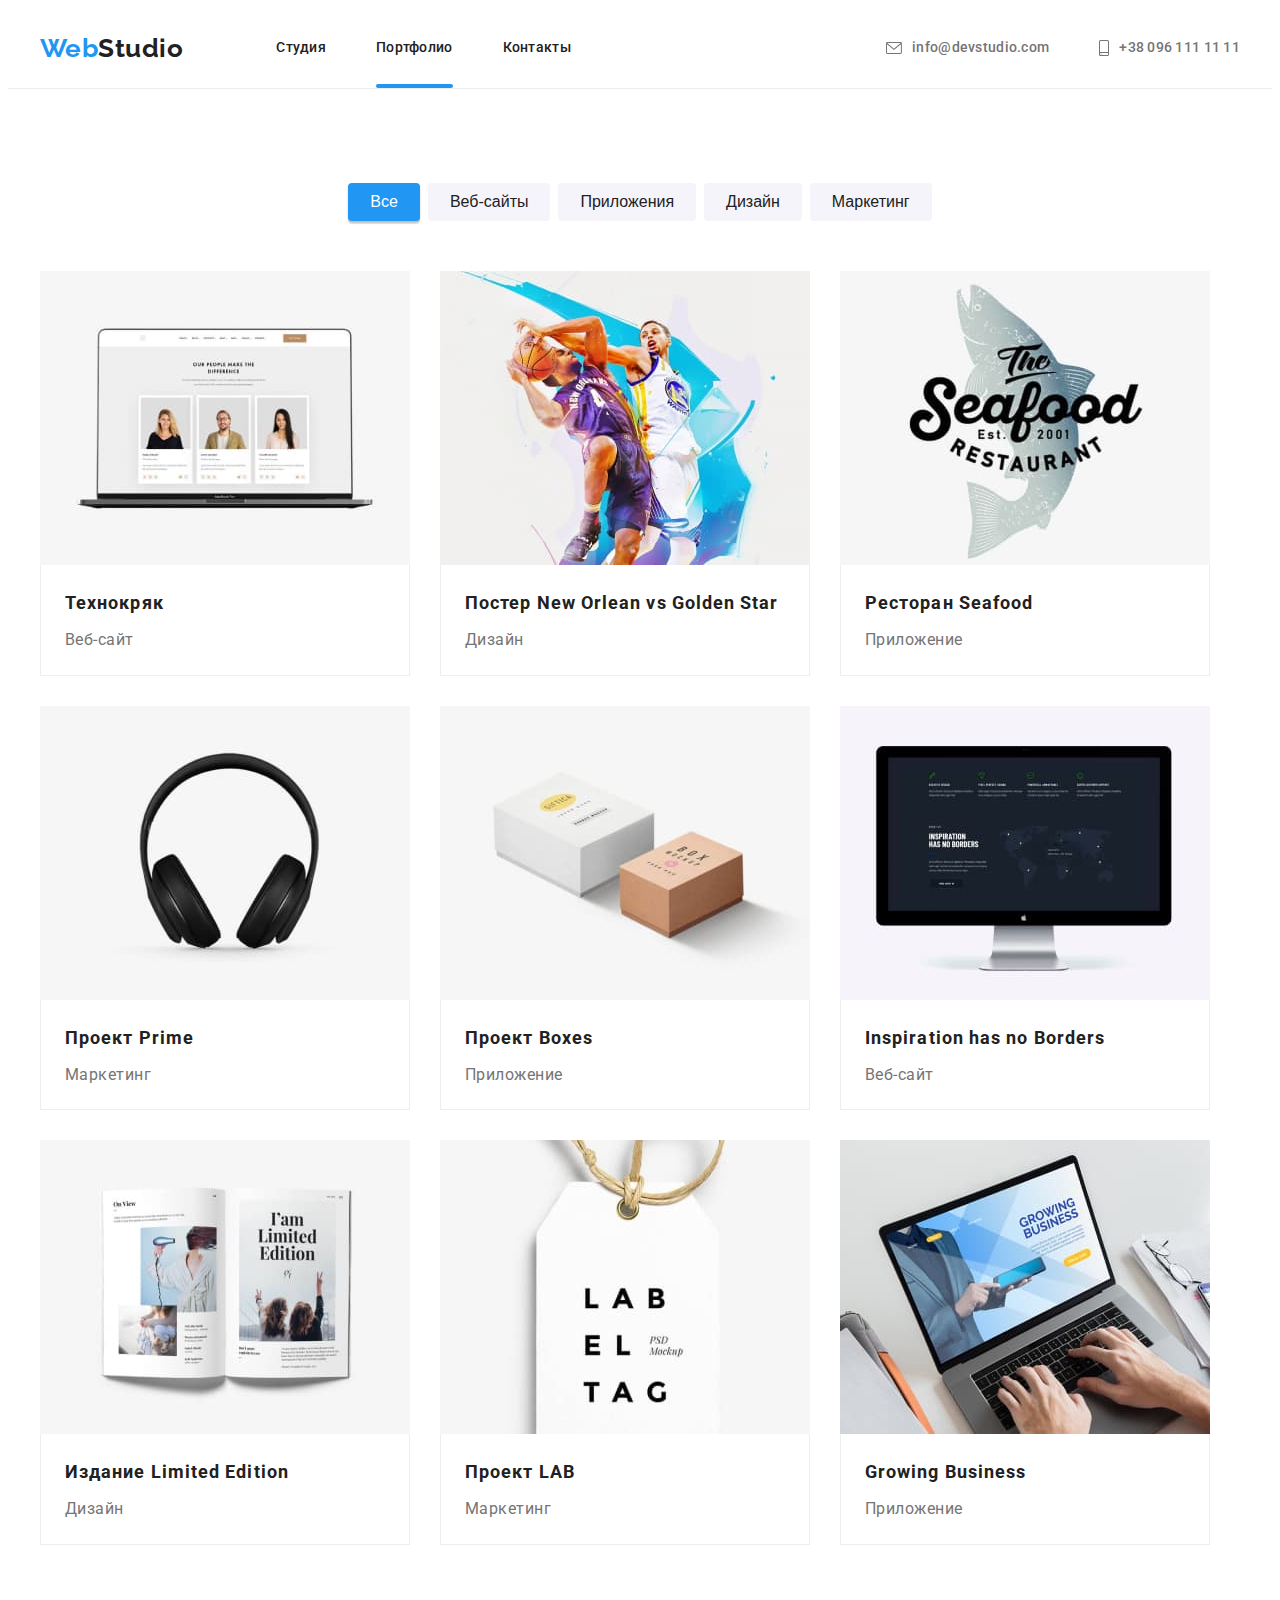
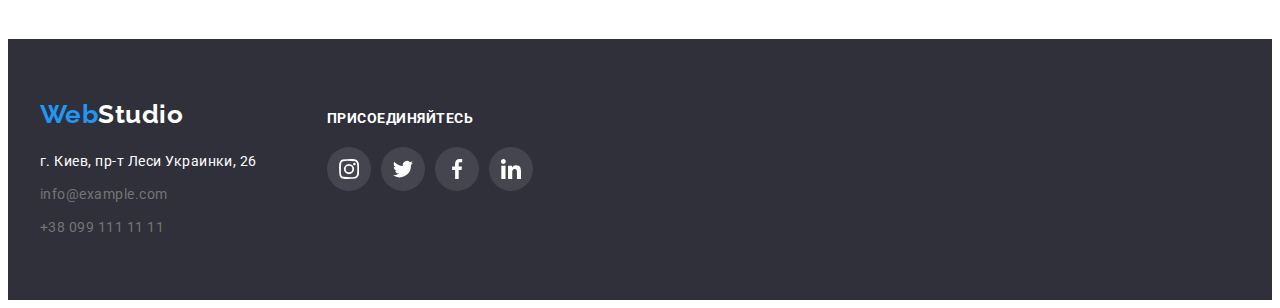
==== portfolio.html @ 198ada3a "Initial commit" ====
<!DOCTYPE html>
<html lang="ru">
  <head>
    <meta charset="UTF-8" />
    <meta http-equiv="X-UA-Compatible" content="IE=edge" />
    <meta name="viewport" content="width=device-width, initial-scale=1.0" />
    <title>WebStudio</title>
    <link rel="preconnect" href="https://fonts.googleapis.com" />
    <link rel="preconnect" href="https://fonts.gstatic.com" crossorigin />
    <link
      href="https://fonts.googleapis.com/css2?family=Raleway:wght@700&family=Roboto:wght@400;500;700;900&display=swap"
      rel="stylesheet"
    />
    <link
      rel="stylesheet"
      href="https://cdnjs.cloudflare.com/ajax/libs/modern-normalize/1.1.0/modern-normalize.min.css"
      integrity="sha512-wpPYUAdjBVSE4KJnH1VR1HeZfpl1ub8YT/NKx4PuQ5NmX2tKuGu6U/JRp5y+Y8XG2tV+wKQpNHVUX03MfMFn9Q=="
      crossorigin="anonymous"
      referrerpolicy="no-referrer"
    />
    <link rel="stylesheet" href="./css/style.css" />
  </head>
  <body>
    <!-- Шапка сайта-->
    <header class="header">
      <div class="container container-header">
        <nav class="nav">
          <a href="./portfolio.html" class="logo">
            <span class="web">Web</span>Studio</a
          >
          <ul class="site-nav">
            <li class="item"><a href="./index.html" class="link">Студия</a></li>
            <li class="item">
              <a href="./portfolio.html" class="link current">Портфолио</a>
            </li>
            <li class="item"><a href="#" class="link">Контакты</a></li>
          </ul>
        </nav>
        <ul class="auth-nav">
          <li class="item">
            <a href="mailto:info@devstudio.com" class="link">
              <svg
                class="icon-auth-nav"
                width="16px"
                height="12px"
                aria-hidden="true"
              >
                <use href="./images/symbol-defs.svg#icon-mail"></use>
              </svg>
              info@devstudio.com
            </a>
          </li>
          <li class="item">
            <a href="tel:+380961111111" class="link">
              <svg
                class="icon-auth-nav"
                width="10px"
                height="16px"
                aria-hidden="true"
              >
                <use href="./images/symbol-defs.svg#icon-phone"></use>
              </svg>
              +38 096 111 11 11
            </a>
          </li>
        </ul>
      </div>
    </header>

    <!-- Уникальный контент сайта -->
    <main>
      <!-- Портфолио сайта -->
      <section class="portfolio section">
        <div class="container">
          <h1 class="visually-hidden">Портфолио</h1>
          <ul class="menu">
            <li class="item">
              <button type="button" class="button current">Все</button>
            </li>
            <li class="item">
              <button type="button" class="button">Веб-сайты</button>
            </li>
            <li class="item">
              <button type="button" class="button">Приложения</button>
            </li>
            <li class="item">
              <button type="button" class="button">Дизайн</button>
            </li>
            <li class="item">
              <button type="button" class="button">Маркетинг</button>
            </li>
          </ul>
          <ul class="list">
            <li class="item">
              <div class="thumb">
                <img
                  src="./images/portfolio/technokryak.jpg"
                  alt="Веб-сайт"
                  width="370"
                />
                <div class="description">
                  <p class="description-text">
                    Ресурс предлагает комплексные предложения с разным уровнем
                    функционала и сервисов. Все это позволит посетителю получить
                    исчерпывающие сведения о компании или частном лице.
                  </p>
                </div>
              </div>
              <div class="box">
                <h2 class="title">Технокряк</h2>
                <p class="text">Веб-сайт</p>
              </div>
            </li>
            <li class="item">
              <div class="thumb">
                <img
                  src="./images/portfolio/neworlean.jpg"
                  alt="Постер"
                  width="370"
                />
                <div class="description">
                  <p class="description-text">
                    Ресурс предлагает комплексные предложения с разным уровнем
                    функционала и сервисов. Все это позволит посетителю получить
                    исчерпывающие сведения о компании или частном лице.
                  </p>
                </div>
              </div>
              <div class="box">
                <h2 class="title">Постер New Orlean vs Golden Star</h2>
                <p class="text">Дизайн</p>
              </div>
            </li>
            <li class="item">
              <div class="thumb">
                <img
                  src="./images/portfolio/seafood.jpg"
                  alt="Логотип ресторана"
                  width="370"
                />
                <div class="description">
                  <p class="description-text">
                    Ресурс предлагает комплексные предложения с разным уровнем
                    функционала и сервисов. Все это позволит посетителю получить
                    исчерпывающие сведения о компании или частном лице.
                  </p>
                </div>
              </div>
              <div class="box">
                <h2 class="title">Ресторан Seafood</h2>
                <p class="text">Приложение</p>
              </div>
            </li>
            <li class="item">
              <div class="thumb">
                <img
                  src="./images/portfolio/prime.jpg"
                  alt="Наушники"
                  width="370"
                />
                <div class="description">
                  <p class="description-text">
                    Ресурс предлагает комплексные предложения с разным уровнем
                    функционала и сервисов. Все это позволит посетителю получить
                    исчерпывающие сведения о компании или частном лице.
                  </p>
                </div>
              </div>
              <div class="box">
                <h2 class="title">Проект Prime</h2>
                <p class="text">Маркетинг</p>
              </div>
            </li>
            <li class="item">
              <div class="thumb">
                <img
                  src="./images/portfolio/boxes.jpg"
                  alt="Коробки"
                  width="370"
                />
                <div class="description">
                  <p class="description-text">
                    Ресурс предлагает комплексные предложения с разным уровнем
                    функционала и сервисов. Все это позволит посетителю получить
                    исчерпывающие сведения о компании или частном лице.
                  </p>
                </div>
              </div>
              <div class="box">
                <h2 class="title">Проект Boxes</h2>
                <p class="text">Приложение</p>
              </div>
            </li>
            <li class="item">
              <div class="thumb">
                <img
                  src="./images/portfolio/inspiration.jpg"
                  alt="Монитор"
                  width="370"
                />
                <div class="description">
                  <p class="description-text">
                    Ресурс предлагает комплексные предложения с разным уровнем
                    функционала и сервисов. Все это позволит посетителю получить
                    исчерпывающие сведения о компании или частном лице.
                  </p>
                </div>
              </div>
              <div class="box">
                <h2 class="title">Inspiration has no Borders</h2>
                <p class="text">Веб-сайт</p>
              </div>
            </li>
            <li class="item">
              <div class="thumb">
                <img
                  src="./images/portfolio/limited-edition.jpg"
                  alt="Журнал"
                  width="370"
                />
                <div class="description">
                  <p class="description-text">
                    Ресурс предлагает комплексные предложения с разным уровнем
                    функционала и сервисов. Все это позволит посетителю получить
                    исчерпывающие сведения о компании или частном лице.
                  </p>
                </div>
              </div>
              <div class="box">
                <h2 class="title">Издание Limited Edition</h2>
                <p class="text">Дизайн</p>
              </div>
            </li>
            <li class="item">
              <div class="thumb">
                <img src="./images/portfolio/lab.jpg" alt="Бирка" width="370" />
                <div class="description">
                  <p class="description-text">
                    Ресурс предлагает комплексные предложения с разным уровнем
                    функционала и сервисов. Все это позволит посетителю получить
                    исчерпывающие сведения о компании или частном лице.
                  </p>
                </div>
              </div>
              <div class="box">
                <h2 class="title">Проект LAB</h2>
                <p class="text">Маркетинг</p>
              </div>
            </li>
            <li class="item">
              <div class="thumb">
                <img
                  src="./images/portfolio/groving.jpg"
                  alt="Ноутбук"
                  width="370"
                />
                <div class="description">
                  <p class="description-text">
                    Ресурс предлагает комплексные предложения с разным уровнем
                    функционала и сервисов. Все это позволит посетителю получить
                    исчерпывающие сведения о компании или частном лице.
                  </p>
                </div>
              </div>
              <div class="box">
                <h2 class="title">Growing Business</h2>
                <p class="text">Приложение</p>
              </div>
            </li>
          </ul>
        </div>
      </section>
    </main>

    <!-- Подвал сайта -->

    <footer class="footer">
      <div class="container">
        <div>
          <a href="./portfolio.html" class="logo">
            <span class="web">Web</span>Studio</a
          >
          <address class="address">
            <p class="text">г. Киев, пр-т Леси Украинки, 26</p>
            <ul>
              <li class="item">
                <a href="mailto:info@example.com" class="link"
                  >info@example.com</a
                >
              </li>
              <li>
                <a href="tel:+380991111111" class="link">+38 099 111 11 11</a>
              </li>
            </ul>
          </address>
        </div>
        <div class="cta">
          <p class="cta-text">Присоединяйтесь</p>
          <ul class="cta-list">
            <li class="cta-item">
              <a class="cta-link" href="#">
                <svg class="cta-icon" aria-label="Перейти на сайт Инстаграм">
                  <use href="./images/symbol-defs.svg#icon-instagram"></use>
                </svg>
              </a>
            </li>
            <li class="cta-item">
              <a class="cta-link" href="#">
                <svg class="cta-icon" aria-label="Перейти на сайт Твиттер">
                  <use href="./images/symbol-defs.svg#icon-twitter"></use>
                </svg>
              </a>
            </li>
            <li class="cta-item">
              <a class="cta-link" href="#">
                <svg class="cta-icon" aria-label="Перейти на сайт Фейсбук">
                  <use href="./images/symbol-defs.svg#icon-facebook"></use>
                </svg>
              </a>
            </li>
            <li class="cta-item">
              <a class="cta-link" href="#">
                <svg class="cta-icon" aria-label="Перейти на сайт Линкедин">
                  <use href="./images/symbol-defs.svg#icon-linkedin"></use>
                </svg>
              </a>
            </li>
          </ul>
        </div>
      </div>
    </footer>
  </body>
</html>
---- css/style.css ----
/* Цвет шапки и футера #2F303A */

/* Основной цвет секции #FFFFFF */

/* Дополнительный цвет секции #F5F4FA */

/* Основной цвет текста #757575 */

/* Дополнительный цвет текста #212121 */

/* Визуальный цвет текста #2196F3 */

:root {
    --primary-text-color:#757575;
    --title-text-color: #212121;
    --primary-section-color: #fff;
    --visual-text-color: #2196f3;
    --header-footer-color: #2f303a; 
    --additional-section-color: #f5f4fa;
    --icon-client-color: #afb1B8;
    --timing-function: cubic-bezier(0.4, 0, 0.2, 1);
}

body {
    background-color: var(--primary-section-color);
    color: var(--primary-text-color);
    font-family: Roboto, sans-serif;
    letter-spacing: 0.03em;
}

ul {
    list-style: none;
    padding: 0px;
    margin: 0px;
}

a {
    text-decoration: none;
}

button {
    cursor: pointer;
}

img {
    display: block;
}

h1, h2, h3, h4, p {
    margin: 0;
}

.visually-hidden {
    position: absolute;
    width: 1px;
    height: 1px;
    margin: -1px;
    border: 0;
    padding: 0;
    white-space: nowrap;
    clip-path: inset(100%);
    clip: rect(0 0 0 0);
    overflow: hidden;
}

:focus { outline: none; }

/* Шапка сайта */

.container {
    width: 1200px;
    margin: 0 auto;
    padding: 0px 15px;
    /* outline: 2px solid tomato;  */
}

.section {
    padding-top: 94px;
    padding-bottom: 94px;
}

.specifics.section {
    padding-top: 0px;
}

.header {
    border-bottom: 1px solid #ececec;
}

/* Лого */
.logo {
    font-family: Raleway, sans-serif;
    font-weight: 700;
    font-size: 26px;
    line-height: 1.19;
}

.nav .logo {
    color: var(--title-text-color)    
}

.web {
    color: var(--visual-text-color);
}

.footer .logo {
    display: inline-block;
    margin: 0px 0px 20px 0px;

    color: var(--primary-section-color);
}

/* Навигация */

.site-nav {
    display: flex;
    margin-left: 93px;
}

.auth-nav {
    display: flex;
    margin-left: auto;
}

.auth-nav .item + .item {
    margin-left: 50px;
}

.nav {
    display: flex;
    align-items: center;
}

.container-header {
    display: flex;
    align-items: center;
}

.site-nav .item + .item {
    margin-left: 50px;
}

.site-nav .link {
    position: relative;
    display: block;
    padding-top: 32px;
    padding-bottom: 32px;

    color: var(--title-text-color);
    font-weight: 500;
    font-size: 14px;
    line-height: 1.14;
    letter-spacing: 0.02em;

    transition: color 250ms var(--timing-function);
}

.site-nav .link:hover,
.site-nav .link:focus,
.footer .link:hover,
.footer .link:focus,
.auth-nav .link:hover,
.auth-nav .link:focus {
    color: var(--visual-text-color);
}

.site-nav .link::after {
    position: absolute;
    content: "";
    display: block;
    bottom: 0;
    left: 0;
    width: 100%;
    height: 4px;
    background-color: var(--visual-text-color);
    border-radius: 2px;
    transform: scaleX(0);
    transform-origin: left;
    transition: transform 250ms var(--timing-function);
}

.site-nav .current::after {
    transform: scaleX(1);
}

.site-nav .link:hover:after,
.site-nav .link:focus:after {
    transform: scaleX(1);
}

.auth-nav .link {
    display: flex;
    align-items: center;
    padding-top: 32px;
    padding-bottom: 32px;

    color: var(--primary-text-color);
    font-weight: 500;
    font-size: 14px;
    line-height: 1.14;
    letter-spacing: 0.02em;

    transition: color 250ms var(--timing-function);
}

.icon-auth-nav {
    margin-right: 10px;
    fill: currentColor;
}

/* Основной контент страницы Студии */

/* Герой сайта */

.hero {
    text-align: center;
    padding: 200px 0px;
    height: 600px;
    max-width: 1600px;
    margin-left: auto;
    margin-right: auto;
    border: 1px solid #000000;
    box-shadow: 0px 4px 4px rgba(0, 0, 0, 0.25);

    background-color: var(--header-footer-color);
    background-image: 
    linear-gradient(to right, rgba(47, 48, 58, 0.4), rgba(47, 48, 58, 0.4)),  
    url(../images/studio/hero.jpg);
    background-repeat: no-repeat;
    background-size: cover;
    background-position: center;
}

.hero .title {
    margin-left: auto;
    margin-right: auto;
    margin-bottom: 30px;
    width: 696px;

    color: var(--primary-section-color);
    font-weight: 900;
    font-size: 44px;
    line-height: 1.36;
    letter-spacing: 0.06em;
    text-transform: uppercase;
}

.hero .button { 
    border-radius: 4px;
    padding: 10px 32px;
    border: 0;

    color: var(--primary-section-color);
    background-color: var(--visual-text-color);

    font-weight: 700;
    font-size: 16px;
    line-height: 1.87;
    letter-spacing: 0.06em;

    transition: background-color 250ms var(--timing-function);
}

.hero .button:hover,
.hero .button:focus {
    background-color: #188ce8;
}

/* Особенности */

.feauturies .list {
    display: flex;
}

.feauturies .item + .item {
    margin-left: 30px;
}

.feauturies .title {
    margin-bottom: 10px;

    color: var(--title-text-color);
    font-weight: 700;
    font-size: 14px;
    line-height: 1.14;
    text-transform: uppercase;
}

.feauturies .text {
    font-size: 14px;
    line-height: 1.7;
}

.feauturies .icon{
    display: flex;
    align-items: center;
    justify-content: center;
    width: 270px;
    height: 120px;
    background-color: var(--additional-section-color);
    margin-bottom: 30px;
    border-radius: 4px;
}

.anim {
    animation-name: heartBeat;
    animation-duration: 1500ms;
    animation-iteration-count: infinite;
}

@keyframes heartBeat{
    0% {
        transform: scale(1);
    }
    15% {
        transform: scale(1.2);
    }
    30% {
        transform: scale(1);
    }
    45% {
        transform: scale(1.2);
    }
    60% {
        transform: scale(1);
    }
    80% {
        transform: scale(1);
    }
    100% {
        transform: scale(1);
    }
}


/* Чем мы занимаемся*/

.specifics .list {
    display: flex;
    justify-content: space-between;
}

.specifics .title {
    margin-bottom: 50px;

    color: var(--title-text-color);
    font-weight: 700;
    font-size: 36px;
    line-height: 1.16;
    text-align: center;
}

.specifics-cards {
    position: relative;
    transform: scale(1);
}

.specifics-cards:hover {
    transform: scale(1.2);
}

.depiction {
    position: absolute;
    bottom: 0;
    left: 0;
    
    width: 100%;
    padding: 27px 0px;

    background-color: rgba(47, 48, 58, 0.8);
}

.depiction .text {
    font-weight: 700;
    font-size: 14px;
    line-height: 1.14;
    text-align: center;
    text-transform: uppercase;
    color: var(--primary-section-color);
}

/* Наша команда */

.team .title {
    margin-bottom: 50px;

    color: var(--title-text-color);
    font-weight: 700;
    font-size: 36px;
    line-height: 1.16;
    text-align: center;
}

.team .name {
    margin-bottom: 10px;

    color: var(--title-text-color);
    font-weight: 500;
    font-size: 16px;
    line-height: 1.18;
    text-align: center;
}

.team .job {
    margin-bottom: 16px;

    font-size: 16px;
    line-height: 1.18;
    text-align: center;
}

.team-wrapper {
    padding: 30px 0px;
}

.team .list {
    display: flex;
    justify-content: space-between;
}

.team {
    background-color: var(--additional-section-color);
}

.team .avatar {
    background-color: var(--primary-section-color);
    border-radius: 0px 0px 4px 4px;
    box-shadow: 0px 1px 3px rgba(0, 0, 0, 0.12), 0px 1px 1px rgba(0, 0, 0, 0.14), 0px 2px 1px rgba(0, 0, 0, 0.2);
}

.social-list {
    display: flex;
    gap: 10px;
    justify-content: center;
}

.social-link {
    display: flex;
    align-items: center;
    justify-content: center;
    width: 44px;
    height: 44px;
    border-radius: 50%;
    color: var(--icon-client-color);

    transition: color 250ms var(--timing-function), background-color 250ms var(--timing-function);
}

.social-icon {
    width: 20px;
    height: 20px;
    fill: currentColor;
}

.social-link:hover,
.social-link:focus {
    color: var(--primary-section-color);
    background-color: var(--visual-text-color);
}

/* Постоянные клиенты */

.clients .title {
    margin-bottom: 50px;

    color: var(--title-text-color);
    font-weight: 700;
    font-size: 36px;
    line-height: 1.16;
    text-align: center;
}

.clients .list {
    display: flex;
    gap: 30px;
}

.clients .link {
    display: flex;
    align-items: center;
    justify-content: center;
    width: 170px;
    height: 92px;
    border: 1px solid var(--icon-client-color);
    border-radius: 4px;
    
    color: var(--icon-client-color);

    transition: color 250ms var(--timing-function), border 250ms var(--timing-function);
}

.icon-client {
    width: 106px;
    height: 60px;

    fill: currentColor;
}

.clients .link:hover,
.clients .link:focus {
    border: 1px solid var(--visual-text-color);
    color: var(--visual-text-color);
}

/* Основной контент страницы Портфолио */

.portfolio .button:focus,
.portfolio .button:hover {
    color: var(--primary-section-color);
    background-color: var(--visual-text-color);
    box-shadow: 0px 3px 1px rgba(0, 0, 0, 0.1), 0px 1px 2px rgba(0, 0, 0, 0.08), 0px 2px 2px rgba(0, 0, 0, 0.12);
}

.menu {
    display: flex;
    justify-content: center;
    margin-bottom: 50px;
    gap: 8px;
}

.portfolio .list {
    display: flex;
    flex-wrap: wrap;
    gap: 30px;
}

.portfolio .button {
    display: inline-block;
    border-radius: 4px;
    padding: 6px 22px;
    border: 0;

    color: var(--title-text-color);
    background-color: var(--additional-section-color);
    font-weight: 500;
    font-size: 16px;
    line-height: 1.6;
    text-align: center;

    transition: color 250ms var(--timing-function), background-color 250ms var(--timing-function);
}

.button.current {
    color: var(--primary-section-color);
    background-color: var(--visual-text-color);
    box-shadow: 0px 3px 1px rgba(0, 0, 0, 0.1), 0px 1px 2px rgba(0, 0, 0, 0.08), 0px 2px 2px rgba(0, 0, 0, 0.12);
}

.portfolio .title {
    margin-bottom: 4px;

    color: var(--title-text-color);
    font-weight: 700;
    font-size: 18px;
    line-height: 2;
    letter-spacing: 0.06em;
}

.portfolio .text {
    font-size: 16px;
    line-height: 1.87;
}

.box {
    padding: 20px 24px;
    border-bottom: 1px solid #eeeeee;
    border-right: 1px solid #eeeeee;
    border-left: 1px solid #eeeeee;
}

.portfolio .item:hover {
    box-shadow: 0px 1px 1px rgba(0, 0, 0, 0.12), 0px 4px 4px rgba(0, 0, 0, 0.06), 1px 4px 6px rgba(0, 0, 0, 0.16);
}

.portfolio .item:hover .description {
    transform: translateY(0%);
}

.thumb {
    position: relative;
    overflow: hidden;
}

.description {
    position: absolute;
    top: 0;
    width: 100%;
    height: 100%;
    padding: 63px 24px;

    background-color: rgba(33, 150, 243, 0.9);

    transform: translateY(100%);
    transition: transform 250ms var(--timing-function);
}

.description-text {
    font-size: 18px;
    line-height: 1.55;
    color: var(--primary-section-color);
}

/* Подвал сайта */

.footer {
    background-color: var(--header-footer-color);
    padding: 60px 0px;
}

.footer .address {
    font-style: normal;
}

.footer .text {
    margin-bottom: 9px;

    color: var(--primary-section-color);
    font-size: 14px;
    line-height: 1.7;
}

.footer .link {
    color: var(--primary-text-color);
    font-weight: 400;
    font-size: 14px;
    line-height: 1.7;

    transition: color 250ms var(--timing-function);
}

.footer .item {
    margin-bottom: 9px;
}

.footer .container {
    display: flex;
    align-items: baseline;
}

.cta {
    margin-left: 70px;
}

.cta-text {
    margin-bottom: 20px ;

    color: var(--primary-section-color);
    font-weight: 700;
    font-size: 14px;
    line-height: 1.14;
    text-transform: uppercase;
}

.cta-list {
    display: flex;
    gap: 10px;
    justify-content: center;
}

.cta-link {
    display: flex;
    align-items: center;
    justify-content: center;
    width: 44px;
    height: 44px;
    border-radius: 50%;
    color: var(--primary-section-color);
    background: rgba(255, 255, 255, 0.1);

    transition: background-color 250ms var(--timing-function);
}

.cta-icon {
    width: 20px;
    height: 20px;
    fill: currentColor;
}

.cta-link:hover,
.cta-link:focus {
    background-color: var(--visual-text-color);
}

.backdrop {
    position: fixed;
    top: 0;
    left: 0;
    width: 100%;
    height: 100%;
    background-color: rgba(0, 0, 0, 0.2);

    transition: opacity 250ms var(--timing-function), visibility 250ms var(--timing-function);
}

.backdrop.is-hidden .modal {
    transform: translate(-50%, -50%) scale(1.1);
}

.modal {
    position: absolute;
    top: 50%;
    left: 50%;
    width: 528px;
    min-height: 581px;

    background-color: var(--primary-section-color);
    box-shadow: 0px 1px 3px rgba(0, 0, 0, 0.12), 0px 1px 1px rgba(0, 0, 0, 0.14), 0px 2px 1px rgba(0, 0, 0, 0.2);
    border-radius: 4px;

    transform: translate(-50%, -50%) scale(1);
    transition: transform 250ms var(--timing-function);
}

.modal .close-button {
    position: absolute;
    top: 8px;
    right: 8px;
    width: 30px;
    height: 30px;

    background-color: var(--primary-section-color);
    border: 1px solid rgba(0, 0, 0, 0.1);
    border-radius: 50%;
}

.icon-close-modal {
    width: 11px;
    height: 11px;
    color: #000000;
}

.is-hidden {
    opacity: 0;
    visibility: hidden;
    pointer-events: none;
}
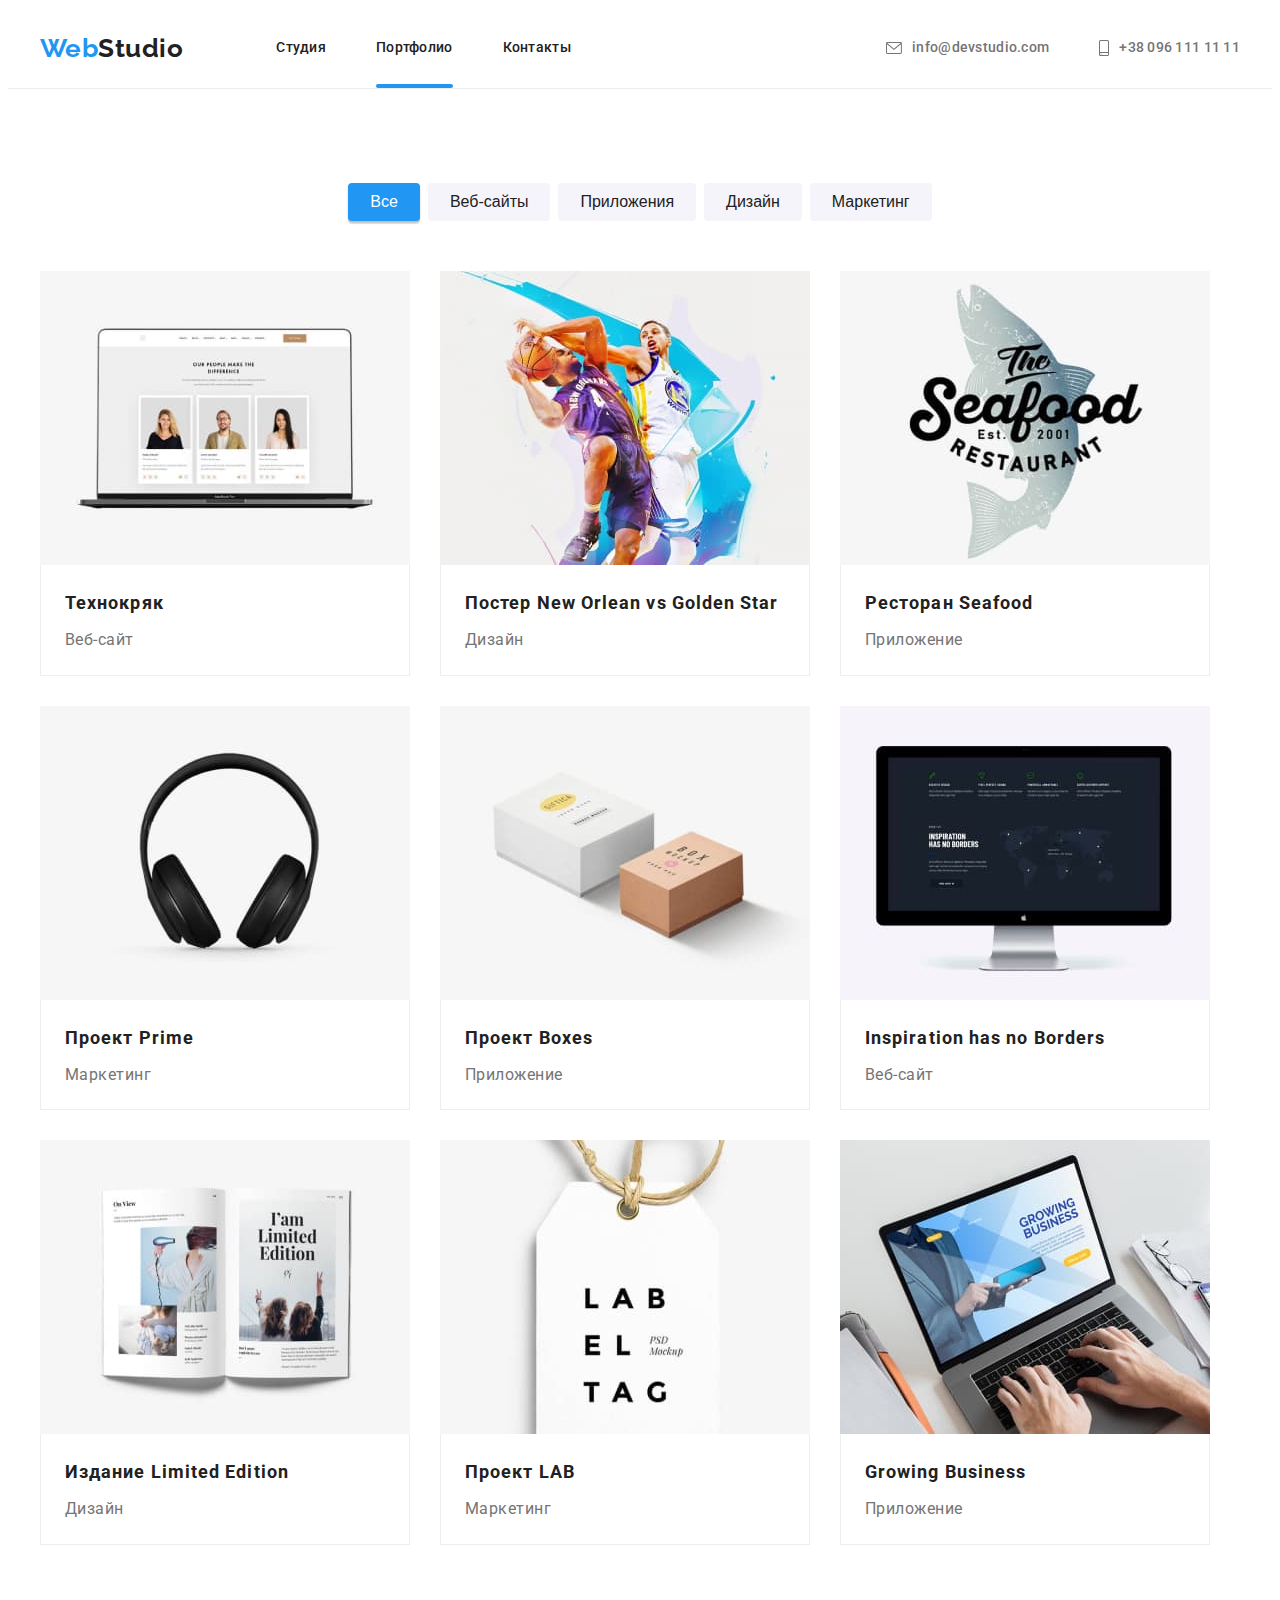
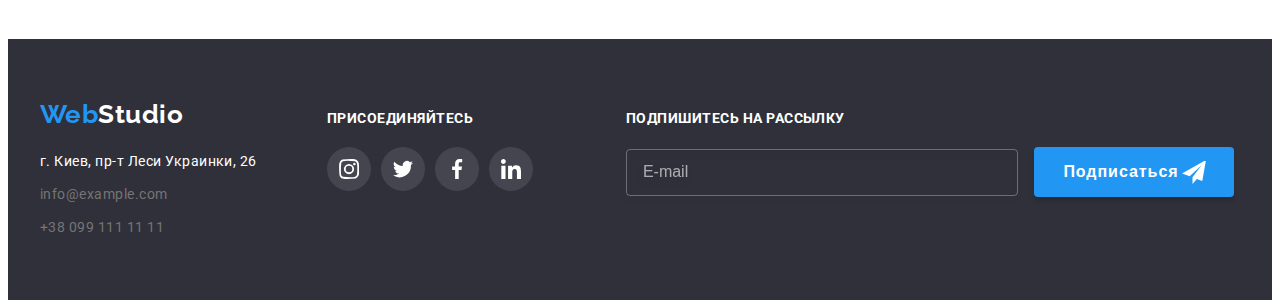
==== commit 4b887121: "проверил валидатором" ====
--- a/portfolio.html
+++ b/portfolio.html
@@ -327,6 +327,29 @@
             </li>
           </ul>
         </div>
+        <div>
+          <form name="subscribe-form" autocomplete="off">
+            <label class="cta-text form" for="user-email"
+              >Подпишитесь на рассылку</label
+            >
+            <input
+              class="subscribe-form-input"
+              type="email"
+              name="user-email"
+              id="user-email"
+              placeholder="E-mail"
+              required
+            />
+            <div class="subscribe-form-thumb">
+              <button class="subscribe-form-button" type="submit">
+                Подписаться
+              </button>
+              <svg class="subscribe-form-icon" aria-hidden="true">
+                <use href="./images/icons.svg#icon-telegram"></use>
+              </svg>
+            </div>
+          </form>
+        </div>
       </div>
     </footer>
   </body>
--- a/css/style.css
+++ b/css/style.css
@@ -303,6 +303,8 @@
 }
 
 .anim {
+    width: 70px;
+    height: 70px;
     animation-name: heartBeat;
     animation-duration: 1500ms;
     animation-iteration-count: infinite;
@@ -639,6 +641,7 @@
 
 .cta {
     margin-left: 70px;
+    margin-right: 93px;
 }
 
 .cta-text {
@@ -680,6 +683,74 @@
 .cta-link:focus {
     background-color: var(--visual-text-color);
 }
+
+.cta-text.form {
+    display: block;
+}
+
+.subscribe-form-input {
+    padding: 15px 16px;
+
+    width: 358px;
+    border: 1px solid rgba(255, 255, 255, 0.3);
+    filter: drop-shadow(0px 4px 4px rgba(0, 0, 0, 0.15));
+    border-radius: 4px;
+    background-color: transparent;
+    color: var(--primary-section-color);
+
+    transition: border 250ms var(--timing-function);
+}
+
+.subscribe-form-input:focus {
+    border: 1px solid var(--visual-text-color);
+}
+
+.subscribe-form-input::placeholder {
+    font-size: 16px;
+    line-height: 1.25;
+    color: rgba(255, 255, 255, 0.6);
+}
+
+.subscribe-form-button {
+    padding: 10px 62px 10px 29px;
+
+    width: 200px;
+    font-weight: 700;
+    font-size: 16px;
+    line-height: 1.875;
+    letter-spacing: 0.06em;
+    color: var(--primary-section-color);
+    background-color: var(--visual-text-color);
+    box-shadow: 0px 4px 4px rgba(0, 0, 0, 0.15);
+    border-radius: 4px;
+    border: 0;
+
+    transition: background-color 250ms var(--timing-function);
+}
+
+.subscribe-form-button:focus,
+.subscribe-form-button:hover {
+    background-color: #188ce8;
+}
+
+.subscribe-form-thumb {
+    display: inline-block;
+    position: relative;
+    margin-left: 12px;
+}
+
+.subscribe-form-icon {
+    position: absolute;
+    top: 50%;
+    right: 28px;
+    transform: translateY(-50%);
+
+    width: 24px;
+    height: 24px;
+    fill: #fff;
+}
+
+/* Модальное окно */
 
 .backdrop {
     position: fixed;
@@ -697,6 +768,7 @@
 }
 
 .modal {
+    padding: 40px;
     position: absolute;
     top: 50%;
     left: 50%;
@@ -726,11 +798,171 @@
 .icon-close-modal {
     width: 11px;
     height: 11px;
-    color: #000000;
+    fill: #000000;
+}
+
+.icon-close-modal:hover {
+    fill: var(--visual-text-color);
 }
 
 .is-hidden {
     opacity: 0;
     visibility: hidden;
     pointer-events: none;
-}+}
+
+.font-field {
+    margin-bottom: 10px;
+}
+
+.modal-title {
+    margin-bottom: 12px;
+
+    font-weight: 700;
+    font-size: 20px;
+    line-height: 1.15;
+    color: var(--title-text-color);
+    /* text-align: center */
+}
+
+.font-field-label {
+    display: block;
+    margin-bottom: 4px;
+
+    font-size: 12px;
+    line-height: 1.17;
+    letter-spacing: 0.01em;
+    color: var(--primary-text-color);
+}
+
+.font-field-input {
+    padding: 12px 42px;
+
+    width: 100%;
+    border: 1px solid rgba(33, 33, 33, 0.2);
+    border-radius: 4px;
+
+    transition: border 250ms var(--timing-function);
+}
+
+.font-field-input:focus,
+.font-field-textarea:focus{
+    border: 1px solid var(--visual-text-color);
+}
+
+.font-field-input:not(:placeholder-shown),
+.font-field-textarea:not(:placeholder-shown){
+    border: 1px solid var(--visual-text-color);
+}
+
+.font-field-input:not(:placeholder-shown) +.font-field-icon {
+    fill: var(--visual-text-color);
+}
+
+.font-field-thumb {
+    position: relative;
+}
+
+.font-field-icon {
+    position: absolute;
+    top: 50%;
+    left: 12px;
+    transform: translateY(-50%);
+    width: 18px;
+    height: 18px;
+    fill: var(--title-text-color);
+
+    transition: fill 250ms var(--timing-function);
+}
+
+.font-field-input:focus + .font-field-icon {
+    fill: var(--visual-text-color);
+}
+
+.font-field-textarea {
+    padding: 12px 16px;
+    margin-bottom: 20px;
+    
+    width: 100%;
+    min-height: 120px;
+    border: 1px solid rgba(33, 33, 33, 0.2);
+    border-radius: 4px;
+    resize: none;
+
+    transition: border 250ms var(--timing-function);
+}
+
+.font-field-textarea::placeholder {
+    font-size: 14px;
+    line-height: 1.14;
+    letter-spacing: 0.01em;
+    
+    color: rgba(117, 117, 117, 0.5);
+}
+
+.checkbox {
+    display: flex;
+    align-items: center;
+    gap: 8px;
+}
+
+.checkbox-icon {
+    opacity: 0;
+    width: 16px;
+    height: 15px;
+    fill: var(--visual-text-color);
+    background-origin: border-box;
+}
+
+.checkbox-control {
+    display: flex;
+    align-items: center;
+    justify-content: center;
+    width: 16px;
+    height: 15px;
+    border: 2px solid var(--title-text-color);
+    border-radius: 4px;
+}
+
+.terms-condition-check:checked + .checkbox-icon {
+    opacity: 1;
+}
+
+.terms-condition-text {
+    font-size: 14px;
+    line-height: 1.7;
+    color: var(--primary-text-color);
+}
+
+.terms-condition-link {
+    font-size: 14px;
+    line-height: 1.7;
+    color: var(--visual-text-color);
+    text-decoration: underline;
+}
+
+.modal-form-button {
+    position: relative;
+    left: 50%;
+    transform: translateX(-50%);
+    margin-top: 30px;
+    padding: 10px 55px;
+    
+    width: 200px;
+    font-weight: 700;
+    font-size: 16px;
+    line-height: 1.875;
+    letter-spacing: 0.06em;
+    color: var(--primary-section-color);
+    background-color: var(--visual-text-color);
+    box-shadow: 0px 4px 4px rgba(0, 0, 0, 0.15);
+    border-radius: 4px;
+    border: 0;
+    
+    transition: background-color 250ms var(--timing-function);
+}
+
+.modal-form-button:focus,
+.modal-form-button:hover {
+    background-color: #188ce8;
+}
